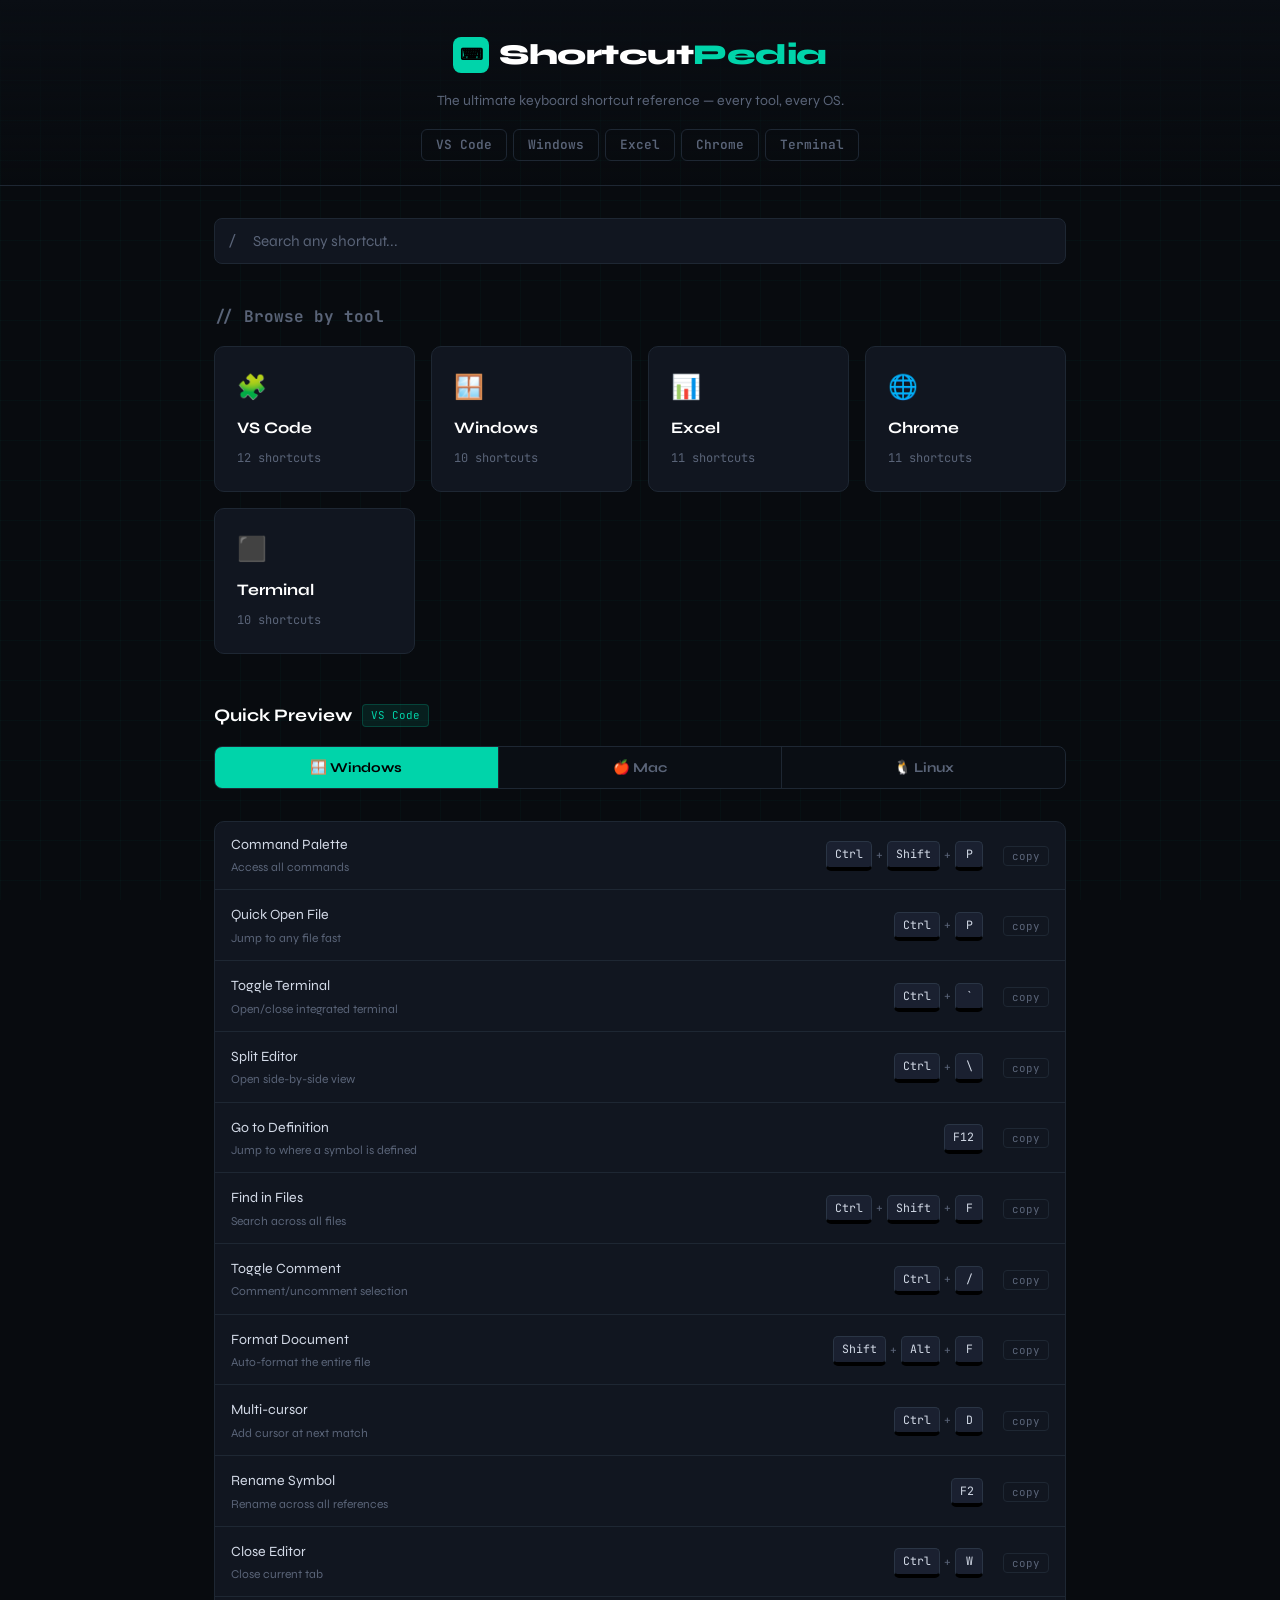
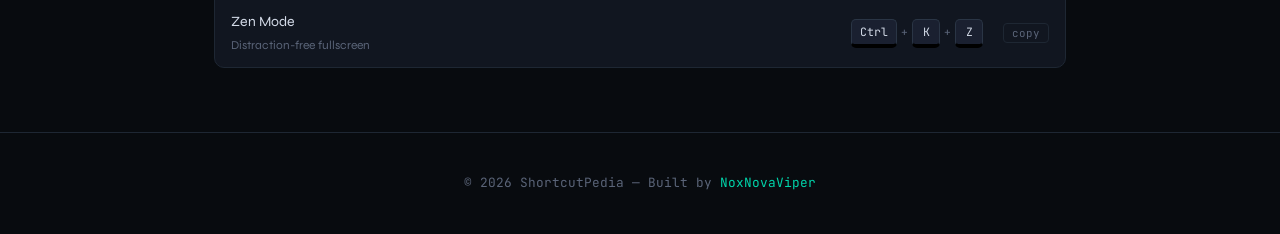
==== index.html @ e055d783 "reupload" ====
<!DOCTYPE html>
<html lang="en">
<head>
    <meta charset="UTF-8">
    <meta name="viewport" content="width=device-width, initial-scale=1.0">
    <title>ShortcutPedia | The Ultimate Keyboard Shortcut Reference</title>
    <meta name="description" content="ShortcutPedia — free keyboard shortcut reference for VS Code, Windows, Excel, Chrome and Terminal across Mac, Windows and Linux.">
    <link rel="stylesheet" href="Style.css">
</head>
<body>

<header>
    <div class="site-logo">
        <div class="logo-icon">⌨</div>
        <h1>Shortcut<span>Pedia</span></h1>
    </div>
    <p>The ultimate keyboard shortcut reference — every tool, every OS.</p>
    <nav>
        <a href="VSCode.html">VS Code</a>
        <a href="Windows.html">Windows</a>
        <a href="Excel.html">Excel</a>
        <a href="Chrome.html">Chrome</a>
        <a href="Terminal.html">Terminal</a>
    </nav>
</header>

<div class="container">

    <div class="search-wrap">
        <span class="search-icon">/</span>
        <input type="text" id="search" class="search-box" placeholder="Search any shortcut...">
    </div>

    <h2 style="font-size:1rem; color: var(--muted); margin-bottom: 1rem; font-family: 'JetBrains Mono', monospace;">// Browse by tool</h2>

    <div class="category-grid">
        <a href="VSCode.html" class="cat-card">
            <span class="cat-icon">🧩</span>
            <span class="cat-name">VS Code</span>
            <span class="cat-count">12 shortcuts</span>
        </a>
        <a href="Windows.html" class="cat-card">
            <span class="cat-icon">🪟</span>
            <span class="cat-name">Windows</span>
            <span class="cat-count">10 shortcuts</span>
        </a>
        <a href="Excel.html" class="cat-card">
            <span class="cat-icon">📊</span>
            <span class="cat-name">Excel</span>
            <span class="cat-count">11 shortcuts</span>
        </a>
        <a href="Chrome.html" class="cat-card">
            <span class="cat-icon">🌐</span>
            <span class="cat-name">Chrome</span>
            <span class="cat-count">11 shortcuts</span>
        </a>
        <a href="Terminal.html" class="cat-card">
            <span class="cat-icon">⬛</span>
            <span class="cat-name">Terminal</span>
            <span class="cat-count">10 shortcuts</span>
        </a>
    </div>

    <div style="margin-top: 3rem;">
        <div class="section-header">
            <h2>Quick Preview</h2>
            <span class="section-tag">VS Code</span>
        </div>

        <div class="os-selector">
            <button class="os-btn active" data-os="win">🪟 Windows</button>
            <button class="os-btn" data-os="mac">🍎 Mac</button>
            <button class="os-btn" data-os="linux">🐧 Linux</button>
        </div>

        <div class="shortcut-list" id="vscode-list"></div>
    </div>

</div>

<footer>
    &copy; 2026 ShortcutPedia — Built by <a href="https://noxnovaviper.github.io/CodePedia/">NoxNovaViper</a>
</footer>

<script src="script.js"></script>
</body>
</html>
---- Style.css ----
@import url('https://fonts.googleapis.com/css2?family=JetBrains+Mono:wght@400;700&family=Syne:wght@400;600;700;800&display=swap');

:root {
    --bg: #080b0f;
    --bg2: #0e1318;
    --text: #d4dbe8;
    --muted: #5a6478;
    --accent: #00d4aa;
    --accent2: #ff6b35;
    --card: #111620;
    --border: #1e2733;
    --tab-bg: #0a0e14;
    --kbd-bg: #1a2030;
    --kbd-border: #2a3545;
    --kbd-shadow: #000;
}

* { box-sizing: border-box; margin: 0; padding: 0; }

body {
    font-family: 'Syne', sans-serif;
    background: var(--bg);
    color: var(--text);
    line-height: 1.6;
    min-height: 100vh;
}

/* --- Animated grid background --- */
body::before {
    content: '';
    position: fixed;
    inset: 0;
    background-image:
        linear-gradient(rgba(0,212,170,0.03) 1px, transparent 1px),
        linear-gradient(90deg, rgba(0,212,170,0.03) 1px, transparent 1px);
    background-size: 40px 40px;
    pointer-events: none;
    z-index: 0;
}

/* --- Header --- */
header {
    position: relative;
    z-index: 1;
    background: linear-gradient(180deg, #0a0e14 0%, transparent 100%);
    padding: 2rem 1.5rem 1.5rem;
    text-align: center;
    border-bottom: 1px solid var(--border);
}

.site-logo {
    display: inline-flex;
    align-items: center;
    gap: 10px;
    margin-bottom: 0.5rem;
}

.logo-icon {
    width: 36px;
    height: 36px;
    background: var(--accent);
    border-radius: 8px;
    display: flex;
    align-items: center;
    justify-content: center;
    font-family: 'JetBrains Mono', monospace;
    font-weight: 700;
    font-size: 1rem;
    color: #000;
}

header h1 {
    font-size: 1.8rem;
    font-weight: 800;
    letter-spacing: -0.5px;
    color: white;
}

header h1 span { color: var(--accent); }
header p { color: var(--muted); font-size: 0.88rem; margin-top: 0.25rem; }

/* --- Nav --- */
nav {
    display: flex;
    justify-content: center;
    gap: 6px;
    flex-wrap: wrap;
    margin-top: 1rem;
}

nav a {
    color: var(--muted);
    text-decoration: none;
    font-weight: 600;
    padding: 5px 14px;
    border-radius: 6px;
    border: 1px solid var(--border);
    font-size: 0.8rem;
    transition: all 0.2s;
    font-family: 'JetBrains Mono', monospace;
}

nav a:hover, nav a.active {
    color: var(--accent);
    border-color: var(--accent);
    background: rgba(0,212,170,0.06);
}

/* --- Container --- */
.container {
    max-width: 900px;
    margin: 2rem auto;
    padding: 0 1.5rem;
    position: relative;
    z-index: 1;
}

/* --- Search --- */
.search-wrap {
    position: relative;
    margin-bottom: 2.5rem;
}

.search-icon {
    position: absolute;
    left: 14px;
    top: 50%;
    transform: translateY(-50%);
    color: var(--muted);
    font-family: 'JetBrains Mono', monospace;
    font-size: 0.9rem;
}

.search-box {
    width: 100%;
    padding: 13px 14px 13px 38px;
    border-radius: 8px;
    border: 1px solid var(--border);
    background: var(--card);
    color: white;
    font-size: 0.95rem;
    font-family: 'Syne', sans-serif;
    outline: none;
    transition: border-color 0.2s;
}
.search-box:focus { border-color: var(--accent); }
.search-box::placeholder { color: var(--muted); }

/* --- OS Selector --- */
.os-selector {
    display: flex;
    background: var(--tab-bg);
    border: 1px solid var(--border);
    border-radius: 8px;
    overflow: hidden;
    margin-bottom: 2rem;
}

.os-btn {
    flex: 1;
    padding: 12px 10px;
    border: none;
    background: none;
    color: var(--muted);
    cursor: pointer;
    font-size: 0.85rem;
    font-weight: 700;
    font-family: 'Syne', sans-serif;
    transition: all 0.2s;
    border-right: 1px solid var(--border);
    display: flex;
    align-items: center;
    justify-content: center;
    gap: 6px;
}
.os-btn:last-child { border-right: none; }
.os-btn.active { background: var(--accent); color: #000; }
.os-btn:hover:not(.active) { background: rgba(0,212,170,0.06); color: var(--accent); }

/* --- Section headers --- */
section { margin-bottom: 2.5rem; }

.section-header {
    display: flex;
    align-items: center;
    gap: 10px;
    margin-bottom: 1rem;
}

.section-header h2 {
    font-size: 1.1rem;
    font-weight: 700;
    color: white;
}

.section-tag {
    font-family: 'JetBrains Mono', monospace;
    font-size: 0.68rem;
    color: var(--accent);
    background: rgba(0,212,170,0.1);
    border: 1px solid rgba(0,212,170,0.2);
    padding: 2px 8px;
    border-radius: 4px;
}

/* --- Shortcut Cards --- */
.shortcut-list {
    display: flex;
    flex-direction: column;
    gap: 2px;
    background: var(--card);
    border: 1px solid var(--border);
    border-radius: 10px;
    overflow: hidden;
}

.shortcut-row {
    display: flex;
    align-items: center;
    justify-content: space-between;
    padding: 12px 16px;
    border-bottom: 1px solid var(--border);
    transition: background 0.15s;
    gap: 20px;
}
.shortcut-row:last-child { border-bottom: none; }
.shortcut-row:hover { background: rgba(255,255,255,0.02); }

.shortcut-desc {
    font-size: 0.88rem;
    color: var(--text);
    flex: 1;
}

.shortcut-desc small {
    display: block;
    color: var(--muted);
    font-size: 0.75rem;
    margin-top: 2px;
}

/* --- KBD Keys --- */
.keys {
    display: flex;
    align-items: center;
    gap: 4px;
    flex-shrink: 0;
}

kbd {
    display: inline-flex;
    align-items: center;
    justify-content: center;
    background: var(--kbd-bg);
    border: 1px solid var(--kbd-border);
    border-bottom: 3px solid var(--kbd-shadow);
    border-radius: 5px;
    padding: 3px 8px;
    font-family: 'JetBrains Mono', monospace;
    font-size: 0.72rem;
    color: var(--text);
    white-space: nowrap;
    min-width: 28px;
    text-align: center;
    box-shadow: 0 1px 0 var(--kbd-shadow);
    transition: transform 0.1s;
}

kbd:hover { transform: translateY(-1px); }

.key-plus {
    color: var(--muted);
    font-size: 0.7rem;
    font-family: 'JetBrains Mono', monospace;
}

.copy-keys-btn {
    background: transparent;
    border: 1px solid var(--border);
    color: var(--muted);
    border-radius: 4px;
    padding: 2px 8px;
    font-size: 0.68rem;
    cursor: pointer;
    font-family: 'JetBrains Mono', monospace;
    transition: all 0.2s;
    flex-shrink: 0;
}
.copy-keys-btn:hover { border-color: var(--accent); color: var(--accent); }

/* --- Category cards on homepage --- */
.category-grid {
    display: grid;
    grid-template-columns: repeat(auto-fit, minmax(200px, 1fr));
    gap: 16px;
    margin-top: 1rem;
}

.cat-card {
    background: var(--card);
    border: 1px solid var(--border);
    border-radius: 10px;
    padding: 1.4rem;
    text-decoration: none;
    display: flex;
    flex-direction: column;
    gap: 8px;
    transition: all 0.2s;
    position: relative;
    overflow: hidden;
}

.cat-card::before {
    content: '';
    position: absolute;
    top: 0; left: 0; right: 0;
    height: 2px;
    background: var(--accent);
    transform: scaleX(0);
    transition: transform 0.2s;
}

.cat-card:hover { border-color: rgba(0,212,170,0.3); transform: translateY(-2px); }
.cat-card:hover::before { transform: scaleX(1); }

.cat-icon { font-size: 1.5rem; }
.cat-name { font-size: 1rem; font-weight: 700; color: white; }
.cat-count { font-size: 0.75rem; color: var(--muted); font-family: 'JetBrains Mono', monospace; }

/* --- Footer --- */
footer {
    text-align: center;
    padding: 2.5rem 0;
    color: var(--muted);
    font-size: 0.8rem;
    border-top: 1px solid var(--border);
    margin-top: 4rem;
    position: relative;
    z-index: 1;
    font-family: 'JetBrains Mono', monospace;
}

footer a { color: var(--accent); text-decoration: none; }
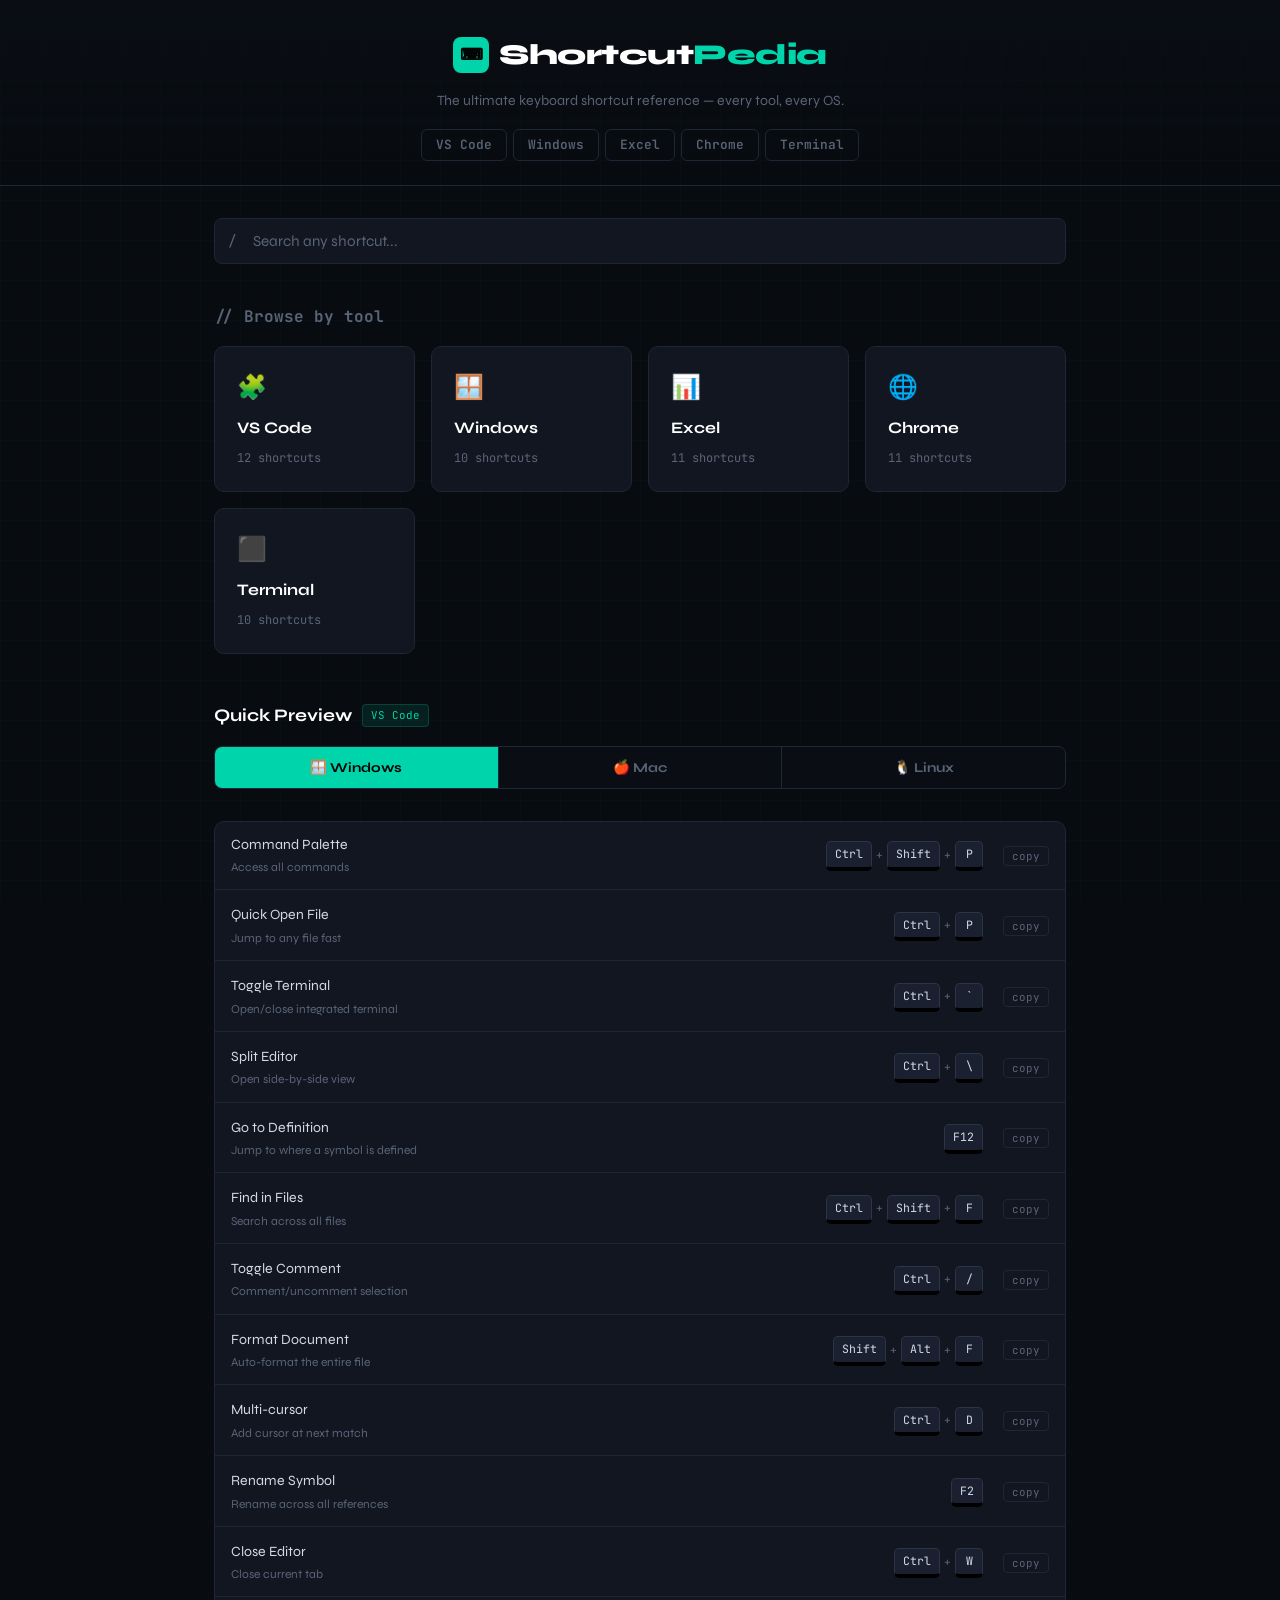
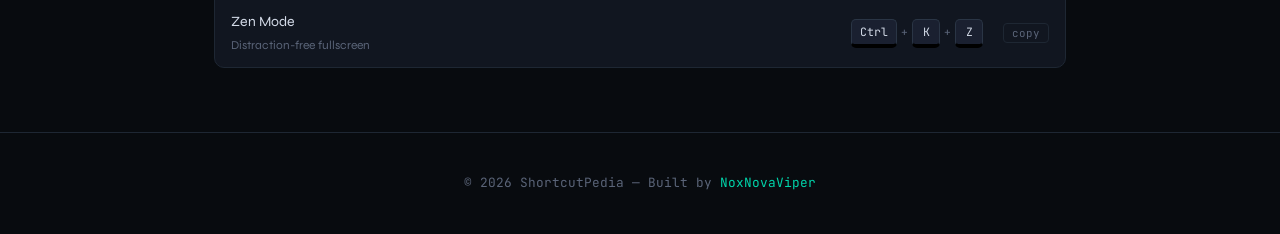
==== commit b01375e3: "favicon added" ====
--- a/index.html
+++ b/index.html
@@ -1,6 +1,7 @@
 <!DOCTYPE html>
 <html lang="en">
 <head>
+    <link rel="icon" type="image/x-icon" href="favicon.ico">
     <meta charset="UTF-8">
     <meta name="viewport" content="width=device-width, initial-scale=1.0">
     <title>ShortcutPedia | The Ultimate Keyboard Shortcut Reference</title>
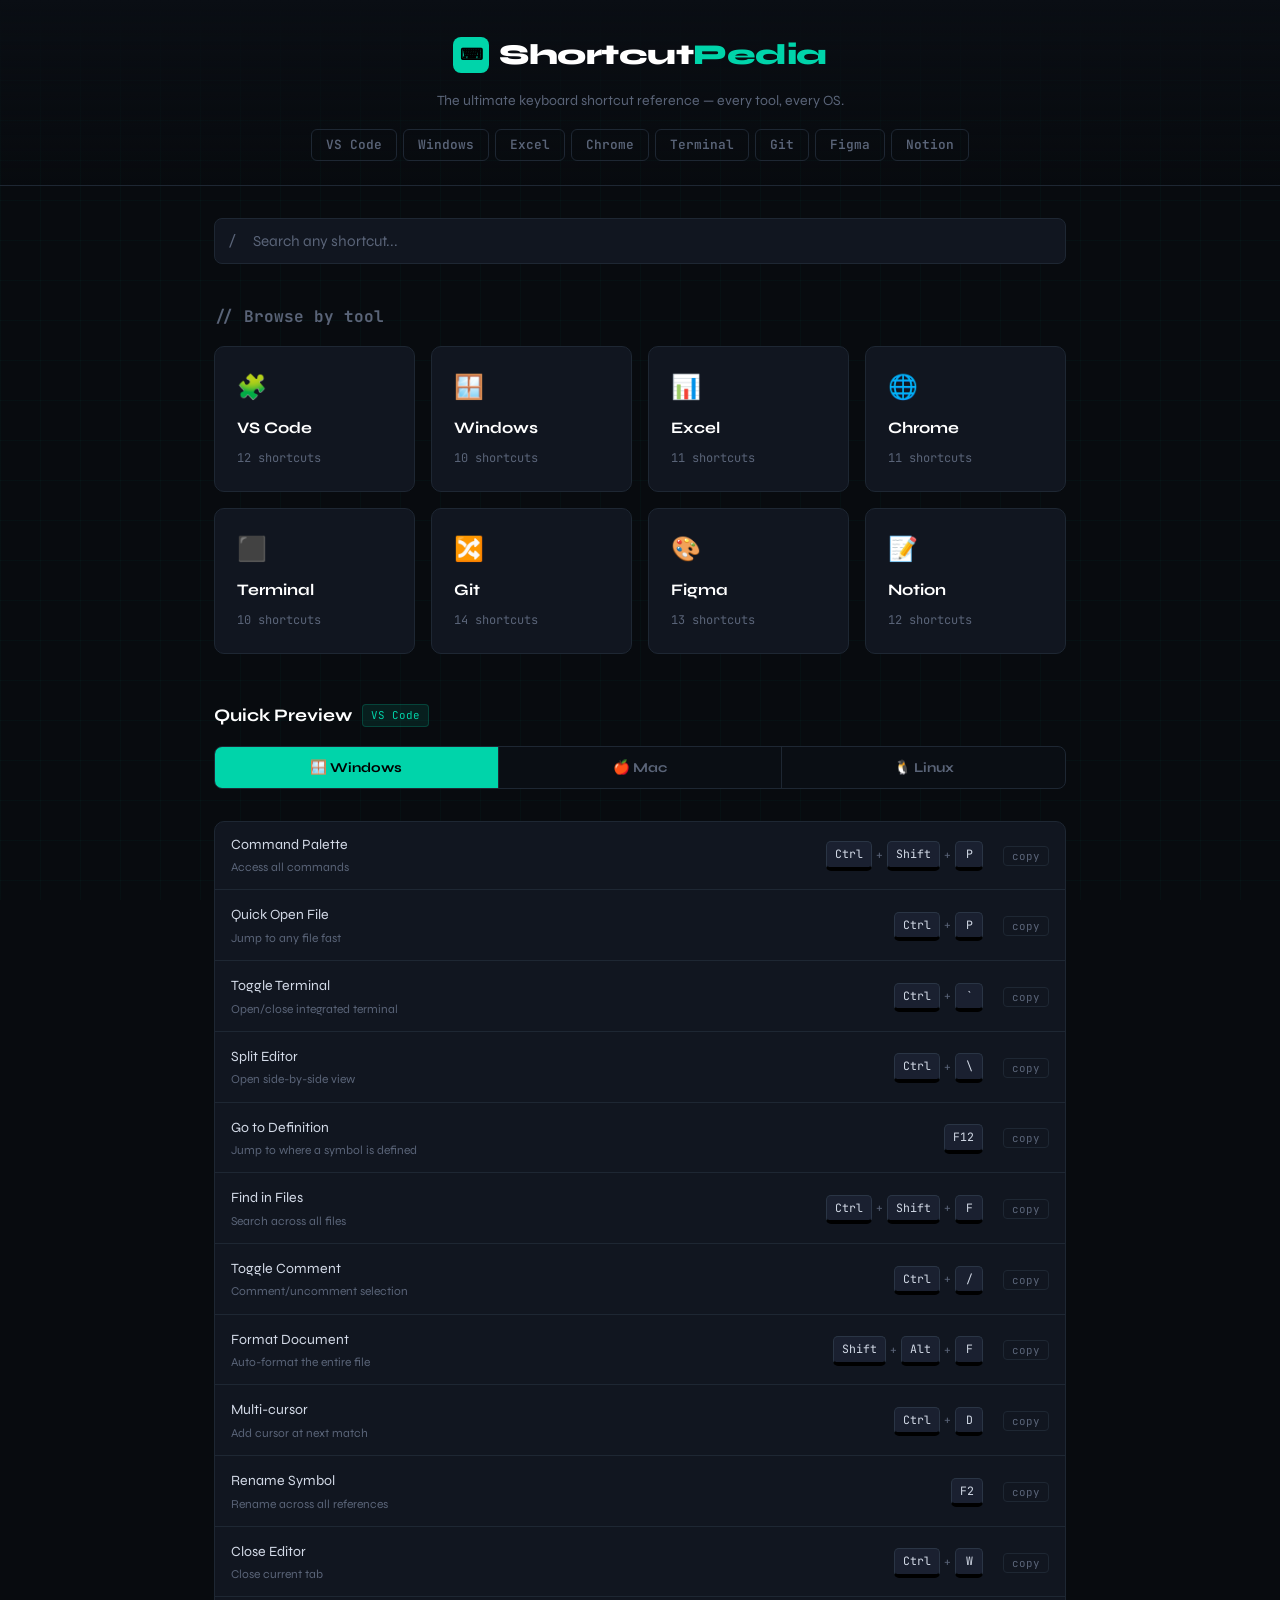
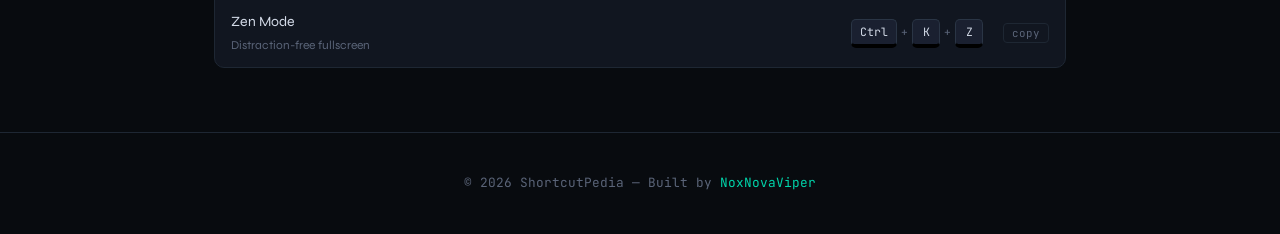
==== commit 19824d23: "bIG UPDATE" ====
--- a/index.html
+++ b/index.html
@@ -1,11 +1,15 @@
 <!DOCTYPE html>
 <html lang="en">
 <head>
-    <link rel="icon" type="image/x-icon" href="favicon.ico">
+    <meta property="og:title" content="ShortcutPedia | The Ultimate Keyboard Shortcut Reference">
+    <meta property="og:description" content="Free keyboard shortcut reference for VS Code, Windows, Excel, Chrome, Terminal, Git, Figma and Notion.">
+    <meta property="og:url" content="https://noxnovaviper.github.io/ShortcutPedia/">
+    <meta property="og:type" content="website">
+    <meta property="og:image" content="https://noxnovaviper.github.io/ShortcutPedia/favicon.ico">
     <meta charset="UTF-8">
     <meta name="viewport" content="width=device-width, initial-scale=1.0">
     <title>ShortcutPedia | The Ultimate Keyboard Shortcut Reference</title>
-    <meta name="description" content="ShortcutPedia — free keyboard shortcut reference for VS Code, Windows, Excel, Chrome and Terminal across Mac, Windows and Linux.">
+    <meta name="description" content="ShortcutPedia — free keyboard shortcut reference for VS Code, Windows, Excel, Chrome, Terminal, Git, Figma and Notion across Mac, Windows and Linux.">
     <link rel="stylesheet" href="Style.css">
 </head>
 <body>
@@ -22,6 +26,9 @@
         <a href="Excel.html">Excel</a>
         <a href="Chrome.html">Chrome</a>
         <a href="Terminal.html">Terminal</a>
+        <a href="Git.html">Git</a>
+        <a href="Figma.html">Figma</a>
+        <a href="Notion.html">Notion</a>
     </nav>
 </header>
 
@@ -60,6 +67,21 @@
             <span class="cat-name">Terminal</span>
             <span class="cat-count">10 shortcuts</span>
         </a>
+        <a href="Git.html" class="cat-card">
+            <span class="cat-icon">🔀</span>
+            <span class="cat-name">Git</span>
+            <span class="cat-count">14 shortcuts</span>
+        </a>
+        <a href="Figma.html" class="cat-card">
+            <span class="cat-icon">🎨</span>
+            <span class="cat-name">Figma</span>
+            <span class="cat-count">13 shortcuts</span>
+        </a>
+        <a href="Notion.html" class="cat-card">
+            <span class="cat-icon">📝</span>
+            <span class="cat-name">Notion</span>
+            <span class="cat-count">12 shortcuts</span>
+        </a>
     </div>
 
     <div style="margin-top: 3rem;">
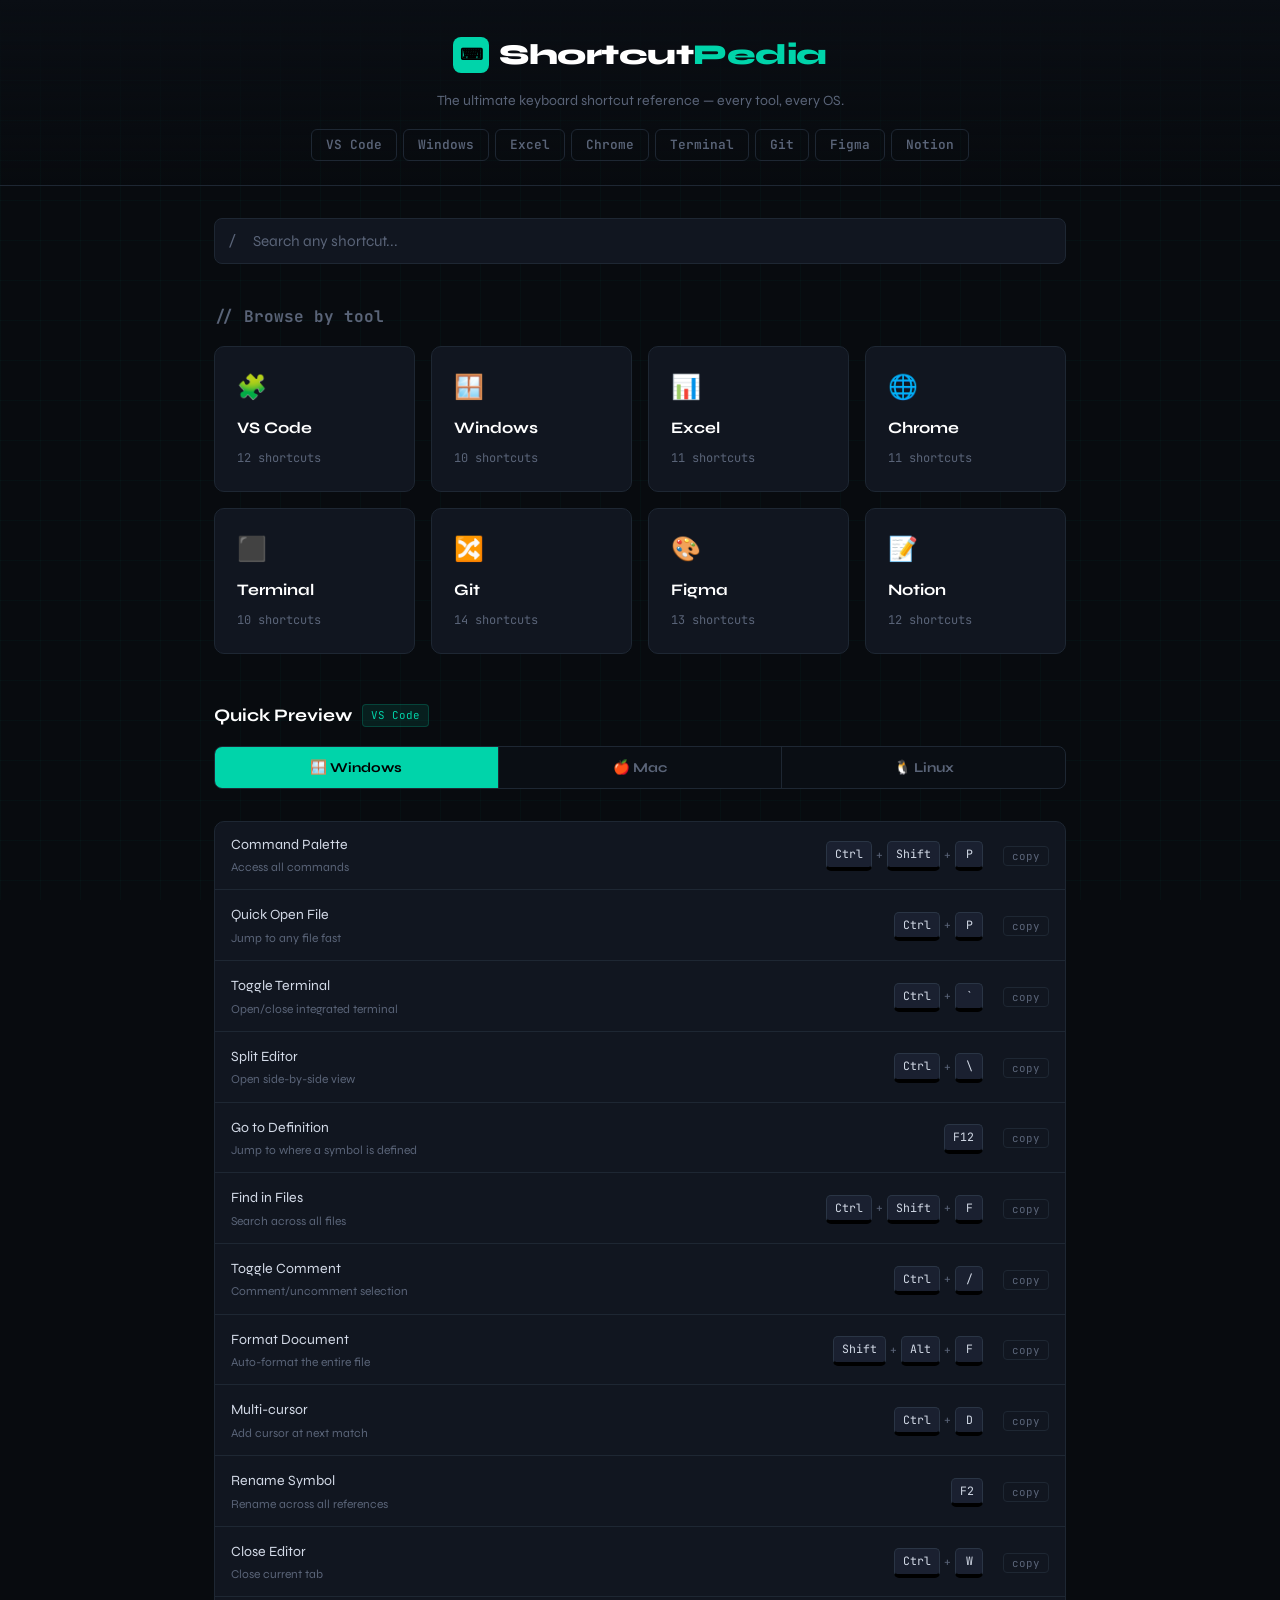
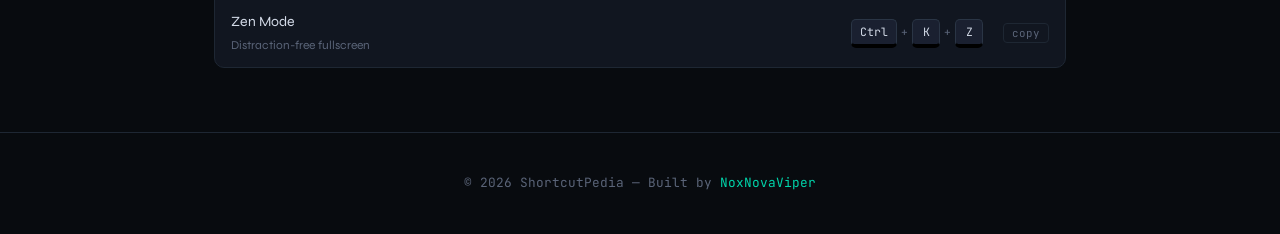
==== commit 1cdcef0a: "GOOGLE INDEXING" ====
--- a/index.html
+++ b/index.html
@@ -1,6 +1,7 @@
 <!DOCTYPE html>
 <html lang="en">
 <head>
+    <meta name="google-site-verification" content="DGlG2NC15juoIFiggqF6pB5MRgS8wF6vNU4Cs8eMKjc" />
     <meta property="og:title" content="ShortcutPedia | The Ultimate Keyboard Shortcut Reference">
     <meta property="og:description" content="Free keyboard shortcut reference for VS Code, Windows, Excel, Chrome, Terminal, Git, Figma and Notion.">
     <meta property="og:url" content="https://noxnovaviper.github.io/ShortcutPedia/">
